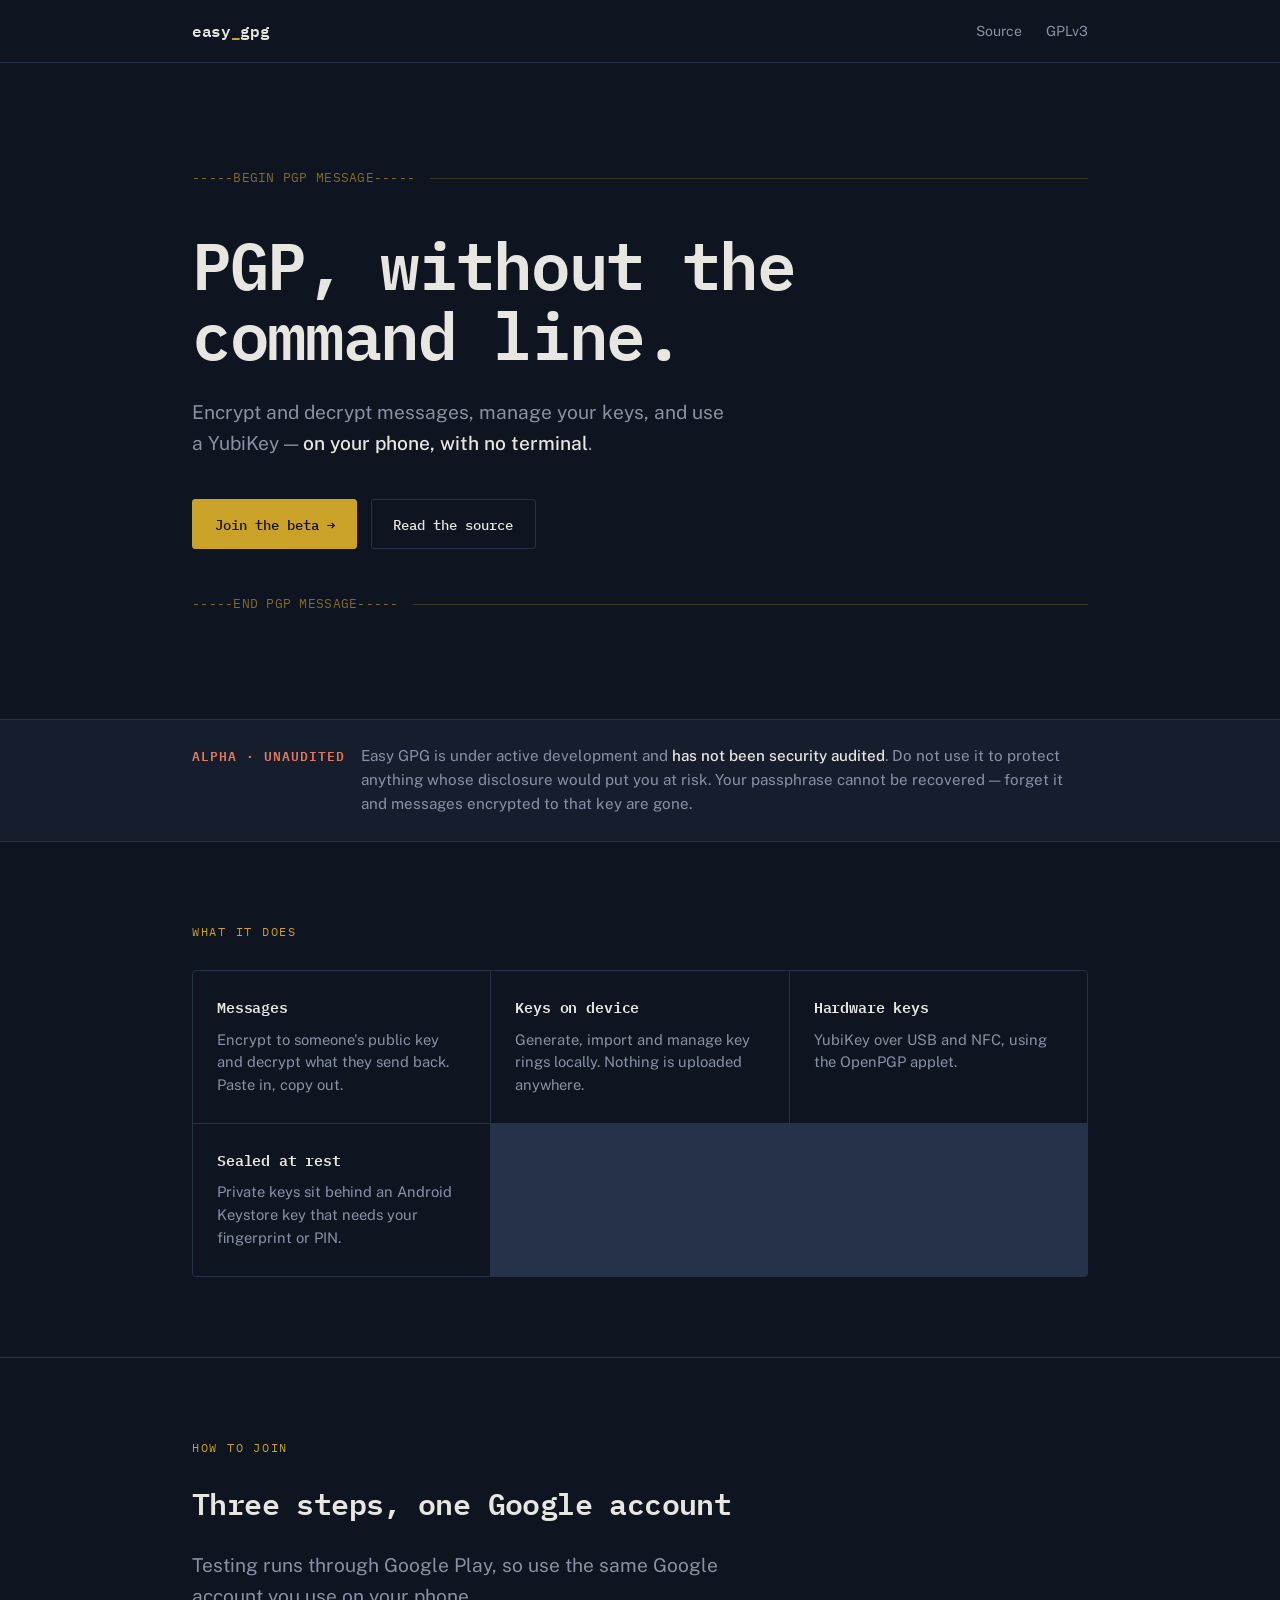
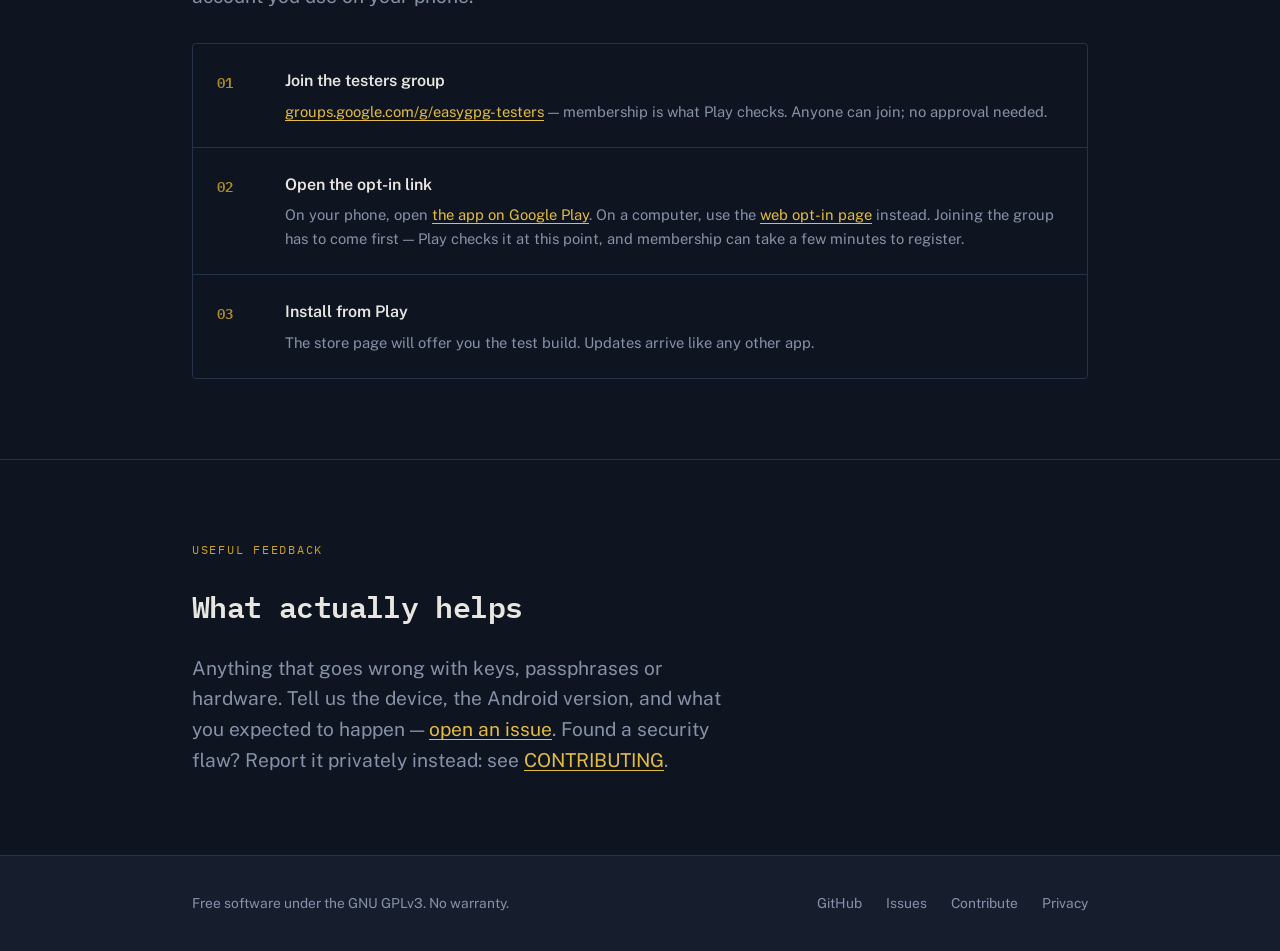
==== docs/index.html @ 147971c0 "feat(site): use the real tester opt-in links Play generates these and only shows them once a release" ====
<!doctype html>
<html lang="en">
<head>
<meta charset="utf-8">
<meta name="viewport" content="width=device-width, initial-scale=1">
<title>Easy GPG — PGP without the command line</title>
<meta name="description" content="An Android app for PGP encryption, key management and YubiKey support. Currently in closed beta.">
<meta property="og:title" content="Easy GPG">
<meta property="og:description" content="PGP without the command line. Android app in closed beta.">
<meta property="og:type" content="website">
<link rel="icon" href="data:image/svg+xml,<svg xmlns='http://www.w3.org/2000/svg' viewBox='0 0 16 16'><text y='13' font-size='13'>🔐</text></svg>">
<link rel="preconnect" href="https://fonts.googleapis.com">
<link rel="preconnect" href="https://fonts.gstatic.com" crossorigin>
<link href="https://fonts.googleapis.com/css2?family=IBM+Plex+Mono:wght@400;500;600&family=Public+Sans:wght@400;500;700&display=swap" rel="stylesheet">
<style>
:root{
  --ink:#0E1420;
  --ink-raised:#161E2E;
  --rule:#26314A;
  --paper:#E8E6E1;
  --muted:#8792A8;
  --brass:#C9A227;
  --brass-lift:#E3BC42;
  --rust:#DD7A61;
  --mono:"IBM Plex Mono",ui-monospace,SFMono-Regular,Menlo,monospace;
  --sans:"Public Sans",system-ui,-apple-system,Segoe UI,sans-serif;
  --gutter:clamp(1.25rem,5vw,4rem);
  --measure:64rem;
}
*{box-sizing:border-box}
html{-webkit-text-size-adjust:100%}
body{
  margin:0;background:var(--ink);color:var(--paper);
  font-family:var(--sans);font-size:clamp(1rem,.95rem + .2vw,1.0625rem);
  line-height:1.6;-webkit-font-smoothing:antialiased;
}
.wrap{max-width:var(--measure);margin-inline:auto;padding-inline:var(--gutter)}
a{color:var(--brass-lift);text-decoration-thickness:1px;text-underline-offset:3px}
a:focus-visible,button:focus-visible{outline:2px solid var(--brass-lift);outline-offset:3px;border-radius:2px}

/* ── masthead ─────────────────────────────────────────── */
.masthead{border-bottom:1px solid var(--rule)}
.masthead .wrap{display:flex;align-items:center;justify-content:space-between;gap:1rem;padding-block:1.15rem}
.wordmark{font-family:var(--mono);font-weight:600;letter-spacing:-.02em;font-size:1rem;color:var(--paper);text-decoration:none}
.wordmark span{color:var(--brass)}
.masthead nav{display:flex;gap:1.5rem;font-size:.875rem}
.masthead nav a{color:var(--muted);text-decoration:none}
.masthead nav a:hover{color:var(--paper)}

/* ── hero: the armored block ──────────────────────────── */
.hero .wrap{padding-block:clamp(3rem,9vw,6.5rem)}
.armor{
  display:flex;align-items:center;gap:.9rem;
  font-family:var(--mono);font-size:clamp(.66rem,2.1vw,.83rem);
  color:var(--brass);opacity:.62;letter-spacing:.02em;white-space:nowrap;
}
/* The rule turns the armor header into the boundary it actually is, rather than a floating label. */
.armor::after{content:"";flex:1 1 auto;height:1px;background:currentColor;opacity:.4;min-width:1rem}
.armor-top{margin-bottom:clamp(1.5rem,4vw,2.5rem)}
.armor-bottom{margin-top:clamp(1.75rem,4vw,2.75rem)}
h1{
  font-family:var(--mono);font-weight:600;
  /* The lower bound is set so the longest line still fits a 320px screen in a 0.6em mono. */
  font-size:clamp(1.6rem,.55rem + 4.6vw,4.15rem);
  line-height:1.06;letter-spacing:-.035em;margin:0;
  color:var(--paper);
}
h1 .resolve{display:block}
h1 .cipher{color:var(--brass);opacity:.5}
.standfirst{max-width:34rem;margin:clamp(1.25rem,3vw,1.75rem) 0 0;color:var(--muted);font-size:clamp(1rem,.95rem + .35vw,1.2rem)}
.standfirst strong{color:var(--paper);font-weight:500}
.standfirst-tight{margin-bottom:2rem}

.actions{display:flex;flex-wrap:wrap;gap:.85rem;margin-top:clamp(1.75rem,4vw,2.5rem)}
.btn{
  display:inline-flex;align-items:center;gap:.6rem;
  font-family:var(--mono);font-size:.9rem;font-weight:500;
  padding:.8rem 1.35rem;border-radius:3px;text-decoration:none;
  border:1px solid transparent;transition:background .15s ease,border-color .15s ease,color .15s ease;
}
.btn-primary{background:var(--brass);color:#14100A;border-color:var(--brass)}
.btn-primary:hover{background:var(--brass-lift);border-color:var(--brass-lift)}
.btn-ghost{color:var(--paper);border-color:var(--rule)}
.btn-ghost:hover{border-color:var(--muted)}

/* ── warning ──────────────────────────────────────────── */
.warning{border-block:1px solid var(--rule);background:var(--ink-raised)}
.warning .wrap{padding-block:1.5rem;display:flex;gap:1rem;align-items:flex-start}
.warning-mark{font-family:var(--mono);font-size:.8rem;font-weight:600;color:var(--rust);letter-spacing:.08em;white-space:nowrap;padding-top:.15rem}
.warning p{margin:0;color:var(--muted);font-size:.95rem;max-width:52rem}
.warning strong{color:var(--paper);font-weight:500}

/* ── sections ─────────────────────────────────────────── */
.band .wrap{padding-block:clamp(3rem,7vw,5rem)}
.band + .band{border-top:1px solid var(--rule)}
.eyebrow{font-family:var(--mono);font-size:.78rem;letter-spacing:.14em;text-transform:uppercase;color:var(--brass);margin:0 0 1.75rem}
h2{font-family:var(--mono);font-weight:600;font-size:clamp(1.35rem,1rem + 1.4vw,1.9rem);letter-spacing:-.02em;margin:0 0 .6rem;line-height:1.2}

.features{display:grid;gap:1px;background:var(--rule);border:1px solid var(--rule);border-radius:4px;overflow:hidden;grid-template-columns:repeat(auto-fit,minmax(15rem,1fr))}
.feature{background:var(--ink);padding:1.6rem 1.5rem}
.feature h3{font-family:var(--mono);font-size:.95rem;font-weight:600;margin:0 0 .5rem;color:var(--paper);letter-spacing:-.01em}
.feature p{margin:0;color:var(--muted);font-size:.92rem;line-height:1.55}

/* join steps — numbered because they are an actual sequence */
.steps{list-style:none;counter-reset:step;margin:0;padding:0;display:grid;gap:1px;background:var(--rule);border:1px solid var(--rule);border-radius:4px;overflow:hidden}
.step{background:var(--ink);counter-increment:step;padding:1.5rem;display:grid;grid-template-columns:3.25rem 1fr;gap:1rem;align-items:start}
.step::before{content:counter(step,decimal-leading-zero);font-family:var(--mono);font-size:.9rem;font-weight:600;color:var(--brass);opacity:.85;padding-top:.1rem}
.step h3{margin:0 0 .35rem;font-size:1rem;font-weight:600;font-family:var(--sans)}
/* The opt-in URLs are long and unbreakable; without this they force the page wider than a phone. */
.step p{margin:0;color:var(--muted);font-size:.92rem;overflow-wrap:anywhere}
.step code{font-family:var(--mono);font-size:.85em;color:var(--paper);background:var(--ink-raised);padding:.15em .45em;border-radius:3px;border:1px solid var(--rule)}

/* ── footer ───────────────────────────────────────────── */
footer{border-top:1px solid var(--rule);background:var(--ink-raised)}
footer .wrap{padding-block:2.25rem;display:flex;flex-wrap:wrap;gap:1rem 2.5rem;justify-content:space-between;align-items:center}
footer p{margin:0;color:var(--muted);font-size:.86rem}
footer nav{display:flex;gap:1.5rem;font-size:.86rem}
footer nav a{color:var(--muted);text-decoration:none}
footer nav a:hover{color:var(--paper)}

@media (max-width:34rem){
  .warning .wrap{flex-direction:column;gap:.6rem}
  .actions .btn{flex:1 1 100%;justify-content:center}
  /* Stack the step number above its text rather than squeezing the column. */
  .step{grid-template-columns:1fr;gap:.4rem}
}
@media (prefers-reduced-motion:reduce){
  *{animation-duration:.01ms !important;transition-duration:.01ms !important}
}
</style>
</head>
<body>

<header class="masthead">
  <div class="wrap">
    <a class="wordmark" href="./">easy<span>_</span>gpg</a>
    <nav>
      <a href="https://github.com/nGoline/EasyGPG">Source</a>
      <a href="https://github.com/nGoline/EasyGPG/blob/main/LICENSE">GPLv3</a>
    </nav>
  </div>
</header>

<main>
  <section class="hero">
    <div class="wrap">
      <div class="armor armor-top" aria-hidden="true">-----BEGIN PGP MESSAGE-----</div>
      <h1 id="headline" data-plain="PGP, without the&#10;command line."></h1>
      <p class="standfirst">
        Encrypt and decrypt messages, manage your keys, and use a YubiKey —
        <strong>on your phone, with no terminal</strong>.
      </p>
      <div class="actions">
        <a class="btn btn-primary" id="join-link" href="#join">Join the beta →</a>
        <a class="btn btn-ghost" href="https://github.com/nGoline/EasyGPG">Read the source</a>
      </div>
      <div class="armor armor-bottom" aria-hidden="true">-----END PGP MESSAGE-----</div>
    </div>
  </section>

  <aside class="warning">
    <div class="wrap">
      <span class="warning-mark">ALPHA · UNAUDITED</span>
      <p>
        Easy GPG is under active development and <strong>has not been security audited</strong>.
        Do not use it to protect anything whose disclosure would put you at risk. Your passphrase
        cannot be recovered — forget it and messages encrypted to that key are gone.
      </p>
    </div>
  </aside>

  <section class="band">
    <div class="wrap">
      <p class="eyebrow">What it does</p>
      <div class="features">
        <div class="feature">
          <h3>Messages</h3>
          <p>Encrypt to someone's public key and decrypt what they send back. Paste in, copy out.</p>
        </div>
        <div class="feature">
          <h3>Keys on device</h3>
          <p>Generate, import and manage key rings locally. Nothing is uploaded anywhere.</p>
        </div>
        <div class="feature">
          <h3>Hardware keys</h3>
          <p>YubiKey over USB and NFC, using the OpenPGP applet.</p>
        </div>
        <div class="feature">
          <h3>Sealed at rest</h3>
          <p>Private keys sit behind an Android Keystore key that needs your fingerprint or PIN.</p>
        </div>
      </div>
    </div>
  </section>

  <section class="band" id="join">
    <div class="wrap">
      <p class="eyebrow">How to join</p>
      <h2>Three steps, one Google account</h2>
      <p class="standfirst standfirst-tight">
        Testing runs through Google Play, so use the same Google account you use on your phone.
      </p>
      <ol class="steps">
        <li class="step">
          <div>
            <h3>Join the testers group</h3>
            <p><a id="group-link" href="https://groups.google.com/g/easygpg-testers">groups.google.com/g/easygpg-testers</a> — membership is what Play checks. Anyone can join; no approval needed.</p>
          </div>
        </li>
        <li class="step">
          <div>
            <h3>Open the opt-in link</h3>
            <p>
              On your phone, open <a id="optin-link" href="https://play.google.com/store/apps/details?id=com.ngoline.easygpg">the app on Google Play</a>.
              On a computer, use the <a id="optin-web" href="https://play.google.com/apps/testing/com.ngoline.easygpg">web opt-in page</a> instead.
              Joining the group has to come first — Play checks it at this point, and membership can take a few minutes to register.
            </p>
          </div>
        </li>
        <li class="step">
          <div>
            <h3>Install from Play</h3>
            <p>The store page will offer you the test build. Updates arrive like any other app.</p>
          </div>
        </li>
      </ol>
    </div>
  </section>

  <section class="band">
    <div class="wrap">
      <p class="eyebrow">Useful feedback</p>
      <h2>What actually helps</h2>
      <p class="standfirst">
        Anything that goes wrong with keys, passphrases or hardware. Tell us the device, the Android
        version, and what you expected to happen —
        <a href="https://github.com/nGoline/EasyGPG/issues">open an issue</a>.
        Found a security flaw? Report it privately instead: see
        <a href="https://github.com/nGoline/EasyGPG/blob/main/CONTRIBUTING.md#security-issues">CONTRIBUTING</a>.
      </p>
    </div>
  </section>
</main>

<footer>
  <div class="wrap">
    <p>Free software under the GNU GPLv3. No warranty.</p>
    <nav>
      <a href="https://github.com/nGoline/EasyGPG">GitHub</a>
      <a href="https://github.com/nGoline/EasyGPG/issues">Issues</a>
      <a href="https://github.com/nGoline/EasyGPG/blob/main/CONTRIBUTING.md">Contribute</a>
      <a href="https://github.com/nGoline/EasyGPG/blob/main/PRIVACY.md">Privacy</a>
    </nav>
  </div>
</footer>

<script>
(function () {
  var el = document.getElementById('headline');
  var plain = el.getAttribute('data-plain');
  var lines = plain.split('\n');
  el.setAttribute('aria-label', lines.join(' '));

  // Final markup, always written first so the headline exists without JS or motion.
  function paint(text) {
    el.innerHTML = '';
    var parts = text.split('\n');
    parts.forEach(function (line, i) {
      var span = document.createElement('span');
      span.className = 'resolve';
      // Trailing space keeps the two visual lines from reading as one run-on word.
      span.textContent = i < parts.length - 1 ? line + ' ' : line;
      el.appendChild(span);
    });
  }
  paint(plain);

  var reduced = window.matchMedia('(prefers-reduced-motion: reduce)');
  if (reduced.matches) return;

  // Resolve the ciphertext into the headline: base64 noise settling character by
  // character, which only lines up because the face is monospaced.
  var ALPHABET = 'ABCDEFGHIJKLMNOPQRSTUVWXYZabcdefghijklmnopqrstuvwxyz0123456789+/';
  var total = plain.replace(/\n/g, '').length;
  var settled = 0;
  var start = null;
  var DURATION = 1100;

  function noise(n) {
    var out = '';
    for (var i = 0; i < n; i++) out += ALPHABET[(Math.random() * 64) | 0];
    return out;
  }

  function frame(ts) {
    if (start === null) start = ts;
    var progress = Math.min((ts - start) / DURATION, 1);
    // Ease out, so the last characters land gently rather than snapping.
    var eased = 1 - Math.pow(1 - progress, 3);
    settled = Math.round(eased * total);

    var seen = 0;
    el.innerHTML = '';
    lines.forEach(function (line) {
      var span = document.createElement('span');
      span.className = 'resolve';
      var done = Math.max(0, Math.min(line.length, settled - seen));
      var rest = line.length - done;
      span.appendChild(document.createTextNode(line.slice(0, done)));
      if (rest > 0) {
        var cipher = document.createElement('span');
        cipher.className = 'cipher';
        cipher.textContent = noise(rest);
        span.appendChild(cipher);
      }
      el.appendChild(span);
      seen += line.length;
    });

    if (progress < 1) requestAnimationFrame(frame);
    else paint(plain);
  }
  requestAnimationFrame(frame);
})();
</script>
</body>
</html>
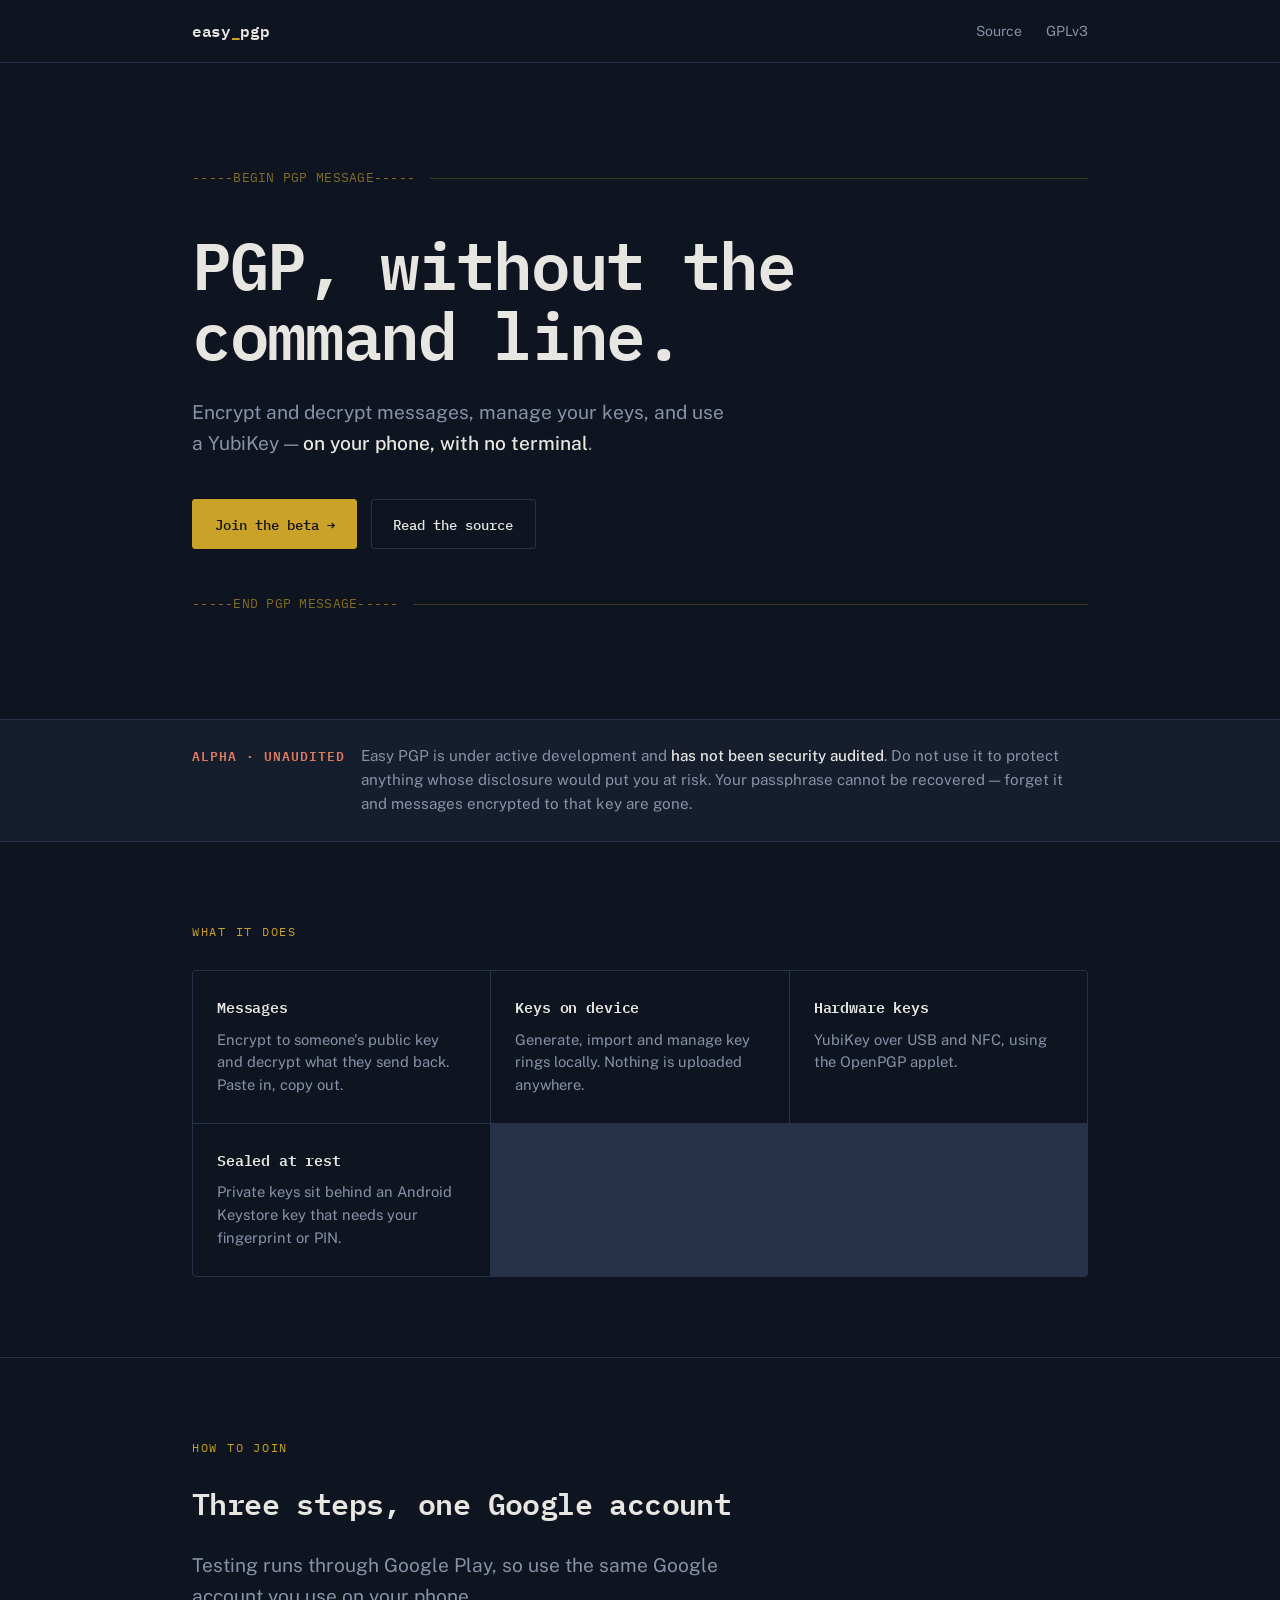
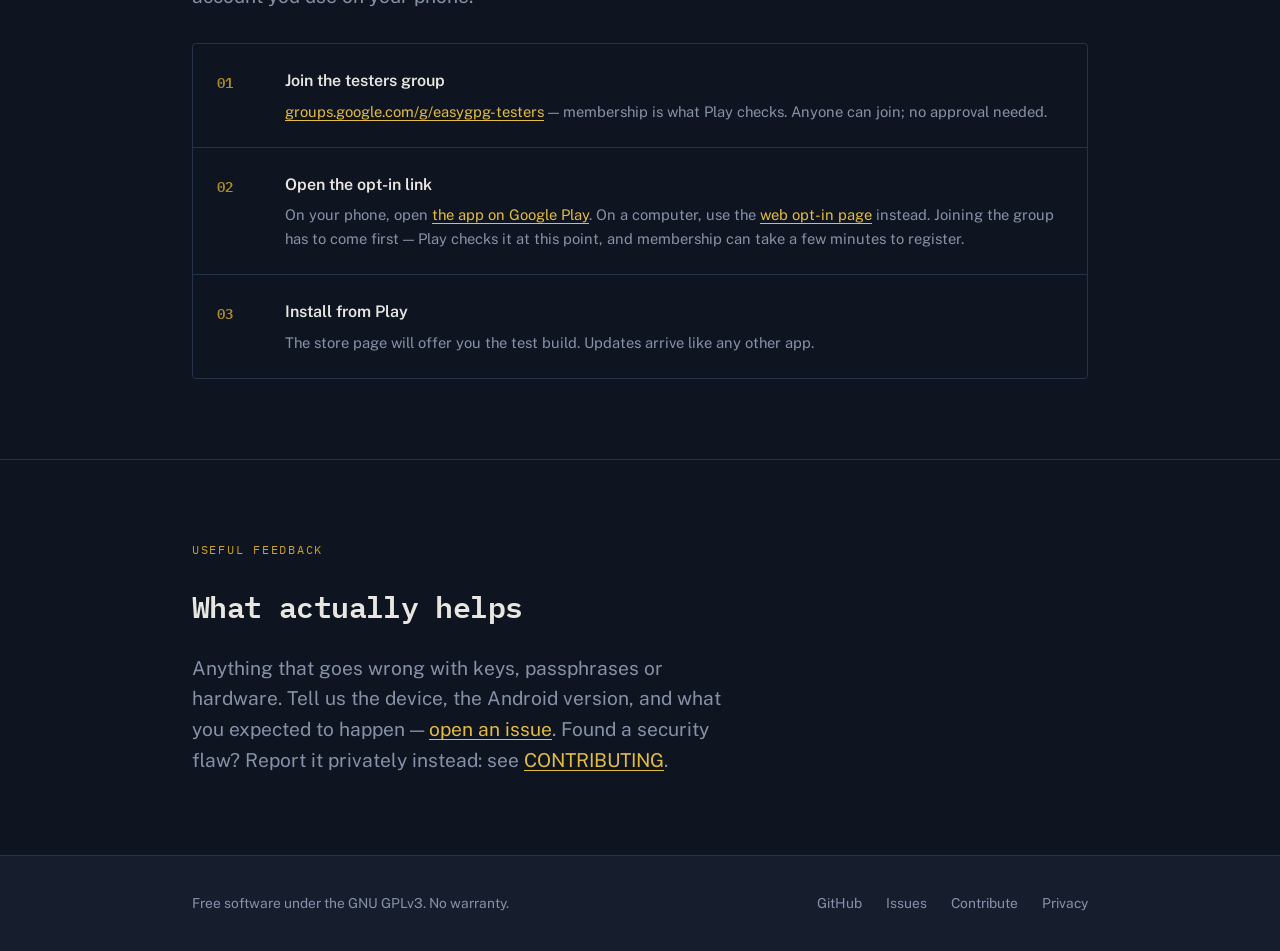
==== commit 617c2a91: "feat(site): host the privacy policy on the site Play's listing needs a privacy policy URL, and it po" ====
--- a/docs/index.html
+++ b/docs/index.html
@@ -3,140 +3,25 @@
 <head>
 <meta charset="utf-8">
 <meta name="viewport" content="width=device-width, initial-scale=1">
-<title>Easy GPG — PGP without the command line</title>
+<title>Easy PGP — PGP without the command line</title>
 <meta name="description" content="An Android app for PGP encryption, key management and YubiKey support. Currently in closed beta.">
-<meta property="og:title" content="Easy GPG">
+<meta property="og:title" content="Easy PGP">
 <meta property="og:description" content="PGP without the command line. Android app in closed beta.">
 <meta property="og:type" content="website">
 <link rel="icon" href="data:image/svg+xml,<svg xmlns='http://www.w3.org/2000/svg' viewBox='0 0 16 16'><text y='13' font-size='13'>🔐</text></svg>">
 <link rel="preconnect" href="https://fonts.googleapis.com">
 <link rel="preconnect" href="https://fonts.gstatic.com" crossorigin>
 <link href="https://fonts.googleapis.com/css2?family=IBM+Plex+Mono:wght@400;500;600&family=Public+Sans:wght@400;500;700&display=swap" rel="stylesheet">
-<style>
-:root{
-  --ink:#0E1420;
-  --ink-raised:#161E2E;
-  --rule:#26314A;
-  --paper:#E8E6E1;
-  --muted:#8792A8;
-  --brass:#C9A227;
-  --brass-lift:#E3BC42;
-  --rust:#DD7A61;
-  --mono:"IBM Plex Mono",ui-monospace,SFMono-Regular,Menlo,monospace;
-  --sans:"Public Sans",system-ui,-apple-system,Segoe UI,sans-serif;
-  --gutter:clamp(1.25rem,5vw,4rem);
-  --measure:64rem;
-}
-*{box-sizing:border-box}
-html{-webkit-text-size-adjust:100%}
-body{
-  margin:0;background:var(--ink);color:var(--paper);
-  font-family:var(--sans);font-size:clamp(1rem,.95rem + .2vw,1.0625rem);
-  line-height:1.6;-webkit-font-smoothing:antialiased;
-}
-.wrap{max-width:var(--measure);margin-inline:auto;padding-inline:var(--gutter)}
-a{color:var(--brass-lift);text-decoration-thickness:1px;text-underline-offset:3px}
-a:focus-visible,button:focus-visible{outline:2px solid var(--brass-lift);outline-offset:3px;border-radius:2px}
-
-/* ── masthead ─────────────────────────────────────────── */
-.masthead{border-bottom:1px solid var(--rule)}
-.masthead .wrap{display:flex;align-items:center;justify-content:space-between;gap:1rem;padding-block:1.15rem}
-.wordmark{font-family:var(--mono);font-weight:600;letter-spacing:-.02em;font-size:1rem;color:var(--paper);text-decoration:none}
-.wordmark span{color:var(--brass)}
-.masthead nav{display:flex;gap:1.5rem;font-size:.875rem}
-.masthead nav a{color:var(--muted);text-decoration:none}
-.masthead nav a:hover{color:var(--paper)}
-
-/* ── hero: the armored block ──────────────────────────── */
-.hero .wrap{padding-block:clamp(3rem,9vw,6.5rem)}
-.armor{
-  display:flex;align-items:center;gap:.9rem;
-  font-family:var(--mono);font-size:clamp(.66rem,2.1vw,.83rem);
-  color:var(--brass);opacity:.62;letter-spacing:.02em;white-space:nowrap;
-}
-/* The rule turns the armor header into the boundary it actually is, rather than a floating label. */
-.armor::after{content:"";flex:1 1 auto;height:1px;background:currentColor;opacity:.4;min-width:1rem}
-.armor-top{margin-bottom:clamp(1.5rem,4vw,2.5rem)}
-.armor-bottom{margin-top:clamp(1.75rem,4vw,2.75rem)}
-h1{
-  font-family:var(--mono);font-weight:600;
-  /* The lower bound is set so the longest line still fits a 320px screen in a 0.6em mono. */
-  font-size:clamp(1.6rem,.55rem + 4.6vw,4.15rem);
-  line-height:1.06;letter-spacing:-.035em;margin:0;
-  color:var(--paper);
-}
-h1 .resolve{display:block}
-h1 .cipher{color:var(--brass);opacity:.5}
-.standfirst{max-width:34rem;margin:clamp(1.25rem,3vw,1.75rem) 0 0;color:var(--muted);font-size:clamp(1rem,.95rem + .35vw,1.2rem)}
-.standfirst strong{color:var(--paper);font-weight:500}
-.standfirst-tight{margin-bottom:2rem}
-
-.actions{display:flex;flex-wrap:wrap;gap:.85rem;margin-top:clamp(1.75rem,4vw,2.5rem)}
-.btn{
-  display:inline-flex;align-items:center;gap:.6rem;
-  font-family:var(--mono);font-size:.9rem;font-weight:500;
-  padding:.8rem 1.35rem;border-radius:3px;text-decoration:none;
-  border:1px solid transparent;transition:background .15s ease,border-color .15s ease,color .15s ease;
-}
-.btn-primary{background:var(--brass);color:#14100A;border-color:var(--brass)}
-.btn-primary:hover{background:var(--brass-lift);border-color:var(--brass-lift)}
-.btn-ghost{color:var(--paper);border-color:var(--rule)}
-.btn-ghost:hover{border-color:var(--muted)}
-
-/* ── warning ──────────────────────────────────────────── */
-.warning{border-block:1px solid var(--rule);background:var(--ink-raised)}
-.warning .wrap{padding-block:1.5rem;display:flex;gap:1rem;align-items:flex-start}
-.warning-mark{font-family:var(--mono);font-size:.8rem;font-weight:600;color:var(--rust);letter-spacing:.08em;white-space:nowrap;padding-top:.15rem}
-.warning p{margin:0;color:var(--muted);font-size:.95rem;max-width:52rem}
-.warning strong{color:var(--paper);font-weight:500}
-
-/* ── sections ─────────────────────────────────────────── */
-.band .wrap{padding-block:clamp(3rem,7vw,5rem)}
-.band + .band{border-top:1px solid var(--rule)}
-.eyebrow{font-family:var(--mono);font-size:.78rem;letter-spacing:.14em;text-transform:uppercase;color:var(--brass);margin:0 0 1.75rem}
-h2{font-family:var(--mono);font-weight:600;font-size:clamp(1.35rem,1rem + 1.4vw,1.9rem);letter-spacing:-.02em;margin:0 0 .6rem;line-height:1.2}
-
-.features{display:grid;gap:1px;background:var(--rule);border:1px solid var(--rule);border-radius:4px;overflow:hidden;grid-template-columns:repeat(auto-fit,minmax(15rem,1fr))}
-.feature{background:var(--ink);padding:1.6rem 1.5rem}
-.feature h3{font-family:var(--mono);font-size:.95rem;font-weight:600;margin:0 0 .5rem;color:var(--paper);letter-spacing:-.01em}
-.feature p{margin:0;color:var(--muted);font-size:.92rem;line-height:1.55}
-
-/* join steps — numbered because they are an actual sequence */
-.steps{list-style:none;counter-reset:step;margin:0;padding:0;display:grid;gap:1px;background:var(--rule);border:1px solid var(--rule);border-radius:4px;overflow:hidden}
-.step{background:var(--ink);counter-increment:step;padding:1.5rem;display:grid;grid-template-columns:3.25rem 1fr;gap:1rem;align-items:start}
-.step::before{content:counter(step,decimal-leading-zero);font-family:var(--mono);font-size:.9rem;font-weight:600;color:var(--brass);opacity:.85;padding-top:.1rem}
-.step h3{margin:0 0 .35rem;font-size:1rem;font-weight:600;font-family:var(--sans)}
-/* The opt-in URLs are long and unbreakable; without this they force the page wider than a phone. */
-.step p{margin:0;color:var(--muted);font-size:.92rem;overflow-wrap:anywhere}
-.step code{font-family:var(--mono);font-size:.85em;color:var(--paper);background:var(--ink-raised);padding:.15em .45em;border-radius:3px;border:1px solid var(--rule)}
-
-/* ── footer ───────────────────────────────────────────── */
-footer{border-top:1px solid var(--rule);background:var(--ink-raised)}
-footer .wrap{padding-block:2.25rem;display:flex;flex-wrap:wrap;gap:1rem 2.5rem;justify-content:space-between;align-items:center}
-footer p{margin:0;color:var(--muted);font-size:.86rem}
-footer nav{display:flex;gap:1.5rem;font-size:.86rem}
-footer nav a{color:var(--muted);text-decoration:none}
-footer nav a:hover{color:var(--paper)}
-
-@media (max-width:34rem){
-  .warning .wrap{flex-direction:column;gap:.6rem}
-  .actions .btn{flex:1 1 100%;justify-content:center}
-  /* Stack the step number above its text rather than squeezing the column. */
-  .step{grid-template-columns:1fr;gap:.4rem}
-}
-@media (prefers-reduced-motion:reduce){
-  *{animation-duration:.01ms !important;transition-duration:.01ms !important}
-}
-</style>
+<link rel="stylesheet" href="styles.css">
 </head>
 <body>
 
 <header class="masthead">
   <div class="wrap">
-    <a class="wordmark" href="./">easy<span>_</span>gpg</a>
+    <a class="wordmark" href="./">easy<span>_</span>pgp</a>
     <nav>
-      <a href="https://github.com/nGoline/EasyGPG">Source</a>
-      <a href="https://github.com/nGoline/EasyGPG/blob/main/LICENSE">GPLv3</a>
+      <a href="https://github.com/nGoline/EasyPGP">Source</a>
+      <a href="https://github.com/nGoline/EasyPGP/blob/main/LICENSE">GPLv3</a>
     </nav>
   </div>
 </header>
@@ -152,7 +37,7 @@
       </p>
       <div class="actions">
         <a class="btn btn-primary" id="join-link" href="#join">Join the beta →</a>
-        <a class="btn btn-ghost" href="https://github.com/nGoline/EasyGPG">Read the source</a>
+        <a class="btn btn-ghost" href="https://github.com/nGoline/EasyPGP">Read the source</a>
       </div>
       <div class="armor armor-bottom" aria-hidden="true">-----END PGP MESSAGE-----</div>
     </div>
@@ -162,7 +47,7 @@
     <div class="wrap">
       <span class="warning-mark">ALPHA · UNAUDITED</span>
       <p>
-        Easy GPG is under active development and <strong>has not been security audited</strong>.
+        Easy PGP is under active development and <strong>has not been security audited</strong>.
         Do not use it to protect anything whose disclosure would put you at risk. Your passphrase
         cannot be recovered — forget it and messages encrypted to that key are gone.
       </p>
@@ -234,9 +119,9 @@
       <p class="standfirst">
         Anything that goes wrong with keys, passphrases or hardware. Tell us the device, the Android
         version, and what you expected to happen —
-        <a href="https://github.com/nGoline/EasyGPG/issues">open an issue</a>.
+        <a href="https://github.com/nGoline/EasyPGP/issues">open an issue</a>.
         Found a security flaw? Report it privately instead: see
-        <a href="https://github.com/nGoline/EasyGPG/blob/main/CONTRIBUTING.md#security-issues">CONTRIBUTING</a>.
+        <a href="https://github.com/nGoline/EasyPGP/blob/main/CONTRIBUTING.md#security-issues">CONTRIBUTING</a>.
       </p>
     </div>
   </section>
@@ -246,10 +131,10 @@
   <div class="wrap">
     <p>Free software under the GNU GPLv3. No warranty.</p>
     <nav>
-      <a href="https://github.com/nGoline/EasyGPG">GitHub</a>
-      <a href="https://github.com/nGoline/EasyGPG/issues">Issues</a>
-      <a href="https://github.com/nGoline/EasyGPG/blob/main/CONTRIBUTING.md">Contribute</a>
-      <a href="https://github.com/nGoline/EasyGPG/blob/main/PRIVACY.md">Privacy</a>
+      <a href="https://github.com/nGoline/EasyPGP">GitHub</a>
+      <a href="https://github.com/nGoline/EasyPGP/issues">Issues</a>
+      <a href="https://github.com/nGoline/EasyPGP/blob/main/CONTRIBUTING.md">Contribute</a>
+      <a href="privacy/">Privacy</a>
     </nav>
   </div>
 </footer>
--- a/docs/styles.css
+++ b/docs/styles.css
@@ -0,0 +1,132 @@
+:root{
+  --ink:#0E1420;
+  --ink-raised:#161E2E;
+  --rule:#26314A;
+  --paper:#E8E6E1;
+  --muted:#8792A8;
+  --brass:#C9A227;
+  --brass-lift:#E3BC42;
+  --rust:#DD7A61;
+  --mono:"IBM Plex Mono",ui-monospace,SFMono-Regular,Menlo,monospace;
+  --sans:"Public Sans",system-ui,-apple-system,Segoe UI,sans-serif;
+  --gutter:clamp(1.25rem,5vw,4rem);
+  --measure:64rem;
+}
+*{box-sizing:border-box}
+html{-webkit-text-size-adjust:100%}
+body{
+  margin:0;background:var(--ink);color:var(--paper);
+  font-family:var(--sans);font-size:clamp(1rem,.95rem + .2vw,1.0625rem);
+  line-height:1.6;-webkit-font-smoothing:antialiased;
+}
+.wrap{max-width:var(--measure);margin-inline:auto;padding-inline:var(--gutter)}
+a{color:var(--brass-lift);text-decoration-thickness:1px;text-underline-offset:3px}
+a:focus-visible,button:focus-visible{outline:2px solid var(--brass-lift);outline-offset:3px;border-radius:2px}
+
+/* ── masthead ─────────────────────────────────────────── */
+.masthead{border-bottom:1px solid var(--rule)}
+.masthead .wrap{display:flex;align-items:center;justify-content:space-between;gap:1rem;padding-block:1.15rem}
+.wordmark{font-family:var(--mono);font-weight:600;letter-spacing:-.02em;font-size:1rem;color:var(--paper);text-decoration:none}
+.wordmark span{color:var(--brass)}
+.masthead nav{display:flex;gap:1.5rem;font-size:.875rem}
+.masthead nav a{color:var(--muted);text-decoration:none}
+.masthead nav a:hover{color:var(--paper)}
+
+/* ── hero: the armored block ──────────────────────────── */
+.hero .wrap{padding-block:clamp(3rem,9vw,6.5rem)}
+.armor{
+  display:flex;align-items:center;gap:.9rem;
+  font-family:var(--mono);font-size:clamp(.66rem,2.1vw,.83rem);
+  color:var(--brass);opacity:.62;letter-spacing:.02em;white-space:nowrap;
+}
+/* The rule turns the armor header into the boundary it actually is, rather than a floating label. */
+.armor::after{content:"";flex:1 1 auto;height:1px;background:currentColor;opacity:.4;min-width:1rem}
+.armor-top{margin-bottom:clamp(1.5rem,4vw,2.5rem)}
+.armor-bottom{margin-top:clamp(1.75rem,4vw,2.75rem)}
+h1{
+  font-family:var(--mono);font-weight:600;
+  /* The lower bound is set so the longest line still fits a 320px screen in a 0.6em mono. */
+  font-size:clamp(1.6rem,.55rem + 4.6vw,4.15rem);
+  line-height:1.06;letter-spacing:-.035em;margin:0;
+  color:var(--paper);
+}
+h1 .resolve{display:block}
+h1 .cipher{color:var(--brass);opacity:.5}
+.standfirst{max-width:34rem;margin:clamp(1.25rem,3vw,1.75rem) 0 0;color:var(--muted);font-size:clamp(1rem,.95rem + .35vw,1.2rem)}
+.standfirst strong{color:var(--paper);font-weight:500}
+.standfirst-tight{margin-bottom:2rem}
+
+.actions{display:flex;flex-wrap:wrap;gap:.85rem;margin-top:clamp(1.75rem,4vw,2.5rem)}
+.btn{
+  display:inline-flex;align-items:center;gap:.6rem;
+  font-family:var(--mono);font-size:.9rem;font-weight:500;
+  padding:.8rem 1.35rem;border-radius:3px;text-decoration:none;
+  border:1px solid transparent;transition:background .15s ease,border-color .15s ease,color .15s ease;
+}
+.btn-primary{background:var(--brass);color:#14100A;border-color:var(--brass)}
+.btn-primary:hover{background:var(--brass-lift);border-color:var(--brass-lift)}
+.btn-ghost{color:var(--paper);border-color:var(--rule)}
+.btn-ghost:hover{border-color:var(--muted)}
+
+/* ── warning ──────────────────────────────────────────── */
+.warning{border-block:1px solid var(--rule);background:var(--ink-raised)}
+.warning .wrap{padding-block:1.5rem;display:flex;gap:1rem;align-items:flex-start}
+.warning-mark{font-family:var(--mono);font-size:.8rem;font-weight:600;color:var(--rust);letter-spacing:.08em;white-space:nowrap;padding-top:.15rem}
+.warning p{margin:0;color:var(--muted);font-size:.95rem;max-width:52rem}
+.warning strong{color:var(--paper);font-weight:500}
+
+/* ── sections ─────────────────────────────────────────── */
+.band .wrap{padding-block:clamp(3rem,7vw,5rem)}
+.band + .band{border-top:1px solid var(--rule)}
+.eyebrow{font-family:var(--mono);font-size:.78rem;letter-spacing:.14em;text-transform:uppercase;color:var(--brass);margin:0 0 1.75rem}
+h2{font-family:var(--mono);font-weight:600;font-size:clamp(1.35rem,1rem + 1.4vw,1.9rem);letter-spacing:-.02em;margin:0 0 .6rem;line-height:1.2}
+
+.features{display:grid;gap:1px;background:var(--rule);border:1px solid var(--rule);border-radius:4px;overflow:hidden;grid-template-columns:repeat(auto-fit,minmax(15rem,1fr))}
+.feature{background:var(--ink);padding:1.6rem 1.5rem}
+.feature h3{font-family:var(--mono);font-size:.95rem;font-weight:600;margin:0 0 .5rem;color:var(--paper);letter-spacing:-.01em}
+.feature p{margin:0;color:var(--muted);font-size:.92rem;line-height:1.55}
+
+/* join steps — numbered because they are an actual sequence */
+.steps{list-style:none;counter-reset:step;margin:0;padding:0;display:grid;gap:1px;background:var(--rule);border:1px solid var(--rule);border-radius:4px;overflow:hidden}
+.step{background:var(--ink);counter-increment:step;padding:1.5rem;display:grid;grid-template-columns:3.25rem 1fr;gap:1rem;align-items:start}
+.step::before{content:counter(step,decimal-leading-zero);font-family:var(--mono);font-size:.9rem;font-weight:600;color:var(--brass);opacity:.85;padding-top:.1rem}
+.step h3{margin:0 0 .35rem;font-size:1rem;font-weight:600;font-family:var(--sans)}
+/* The opt-in URLs are long and unbreakable; without this they force the page wider than a phone. */
+.step p{margin:0;color:var(--muted);font-size:.92rem;overflow-wrap:anywhere}
+.step code{font-family:var(--mono);font-size:.85em;color:var(--paper);background:var(--ink-raised);padding:.15em .45em;border-radius:3px;border:1px solid var(--rule)}
+
+/* ── footer ───────────────────────────────────────────── */
+footer{border-top:1px solid var(--rule);background:var(--ink-raised)}
+footer .wrap{padding-block:2.25rem;display:flex;flex-wrap:wrap;gap:1rem 2.5rem;justify-content:space-between;align-items:center}
+footer p{margin:0;color:var(--muted);font-size:.86rem}
+footer nav{display:flex;gap:1.5rem;font-size:.86rem}
+footer nav a{color:var(--muted);text-decoration:none}
+footer nav a:hover{color:var(--paper)}
+
+@media (max-width:34rem){
+  .warning .wrap{flex-direction:column;gap:.6rem}
+  .actions .btn{flex:1 1 100%;justify-content:center}
+  /* Stack the step number above its text rather than squeezing the column. */
+  .step{grid-template-columns:1fr;gap:.4rem}
+}
+@media (prefers-reduced-motion:reduce){
+  *{animation-duration:.01ms !important;transition-duration:.01ms !important}
+}
+
+/* ── prose pages (privacy) ────────────────────────────── */
+.prose{max-width:44rem}
+.prose h1{font-family:var(--mono);font-weight:600;font-size:clamp(1.6rem,1rem + 2.2vw,2.4rem);letter-spacing:-.02em;line-height:1.15;margin:0 0 .5rem}
+.prose .updated{font-family:var(--mono);font-size:.8rem;color:var(--muted);margin:0 0 2.5rem}
+.prose h2{font-family:var(--mono);font-weight:600;font-size:clamp(1.05rem,1rem + .5vw,1.25rem);letter-spacing:-.01em;margin:2.75rem 0 .75rem;color:var(--paper)}
+.prose p{color:var(--muted);margin:0 0 1rem}
+.prose strong{color:var(--paper);font-weight:500}
+.prose ul{color:var(--muted);padding-left:1.1rem;margin:0 0 1rem}
+.prose li{margin-bottom:.5rem}
+.prose li::marker{color:var(--brass)}
+.prose table{width:100%;border-collapse:collapse;margin:0 0 1rem;font-size:.94rem}
+.prose th,.prose td{text-align:left;padding:.6rem .75rem;border-bottom:1px solid var(--rule);color:var(--muted)}
+.prose th{font-family:var(--mono);font-size:.8rem;font-weight:500;color:var(--brass);text-transform:uppercase;letter-spacing:.08em}
+.prose td code{font-family:var(--mono);font-size:.85em;color:var(--paper)}
+/* The claim the whole policy rests on, given its own weight. */
+.headline-claim{border-left:2px solid var(--brass);padding:.25rem 0 .25rem 1.25rem;margin:0 0 1.5rem}
+.headline-claim p{color:var(--paper);font-size:clamp(1rem,.95rem + .3vw,1.12rem);margin:0}
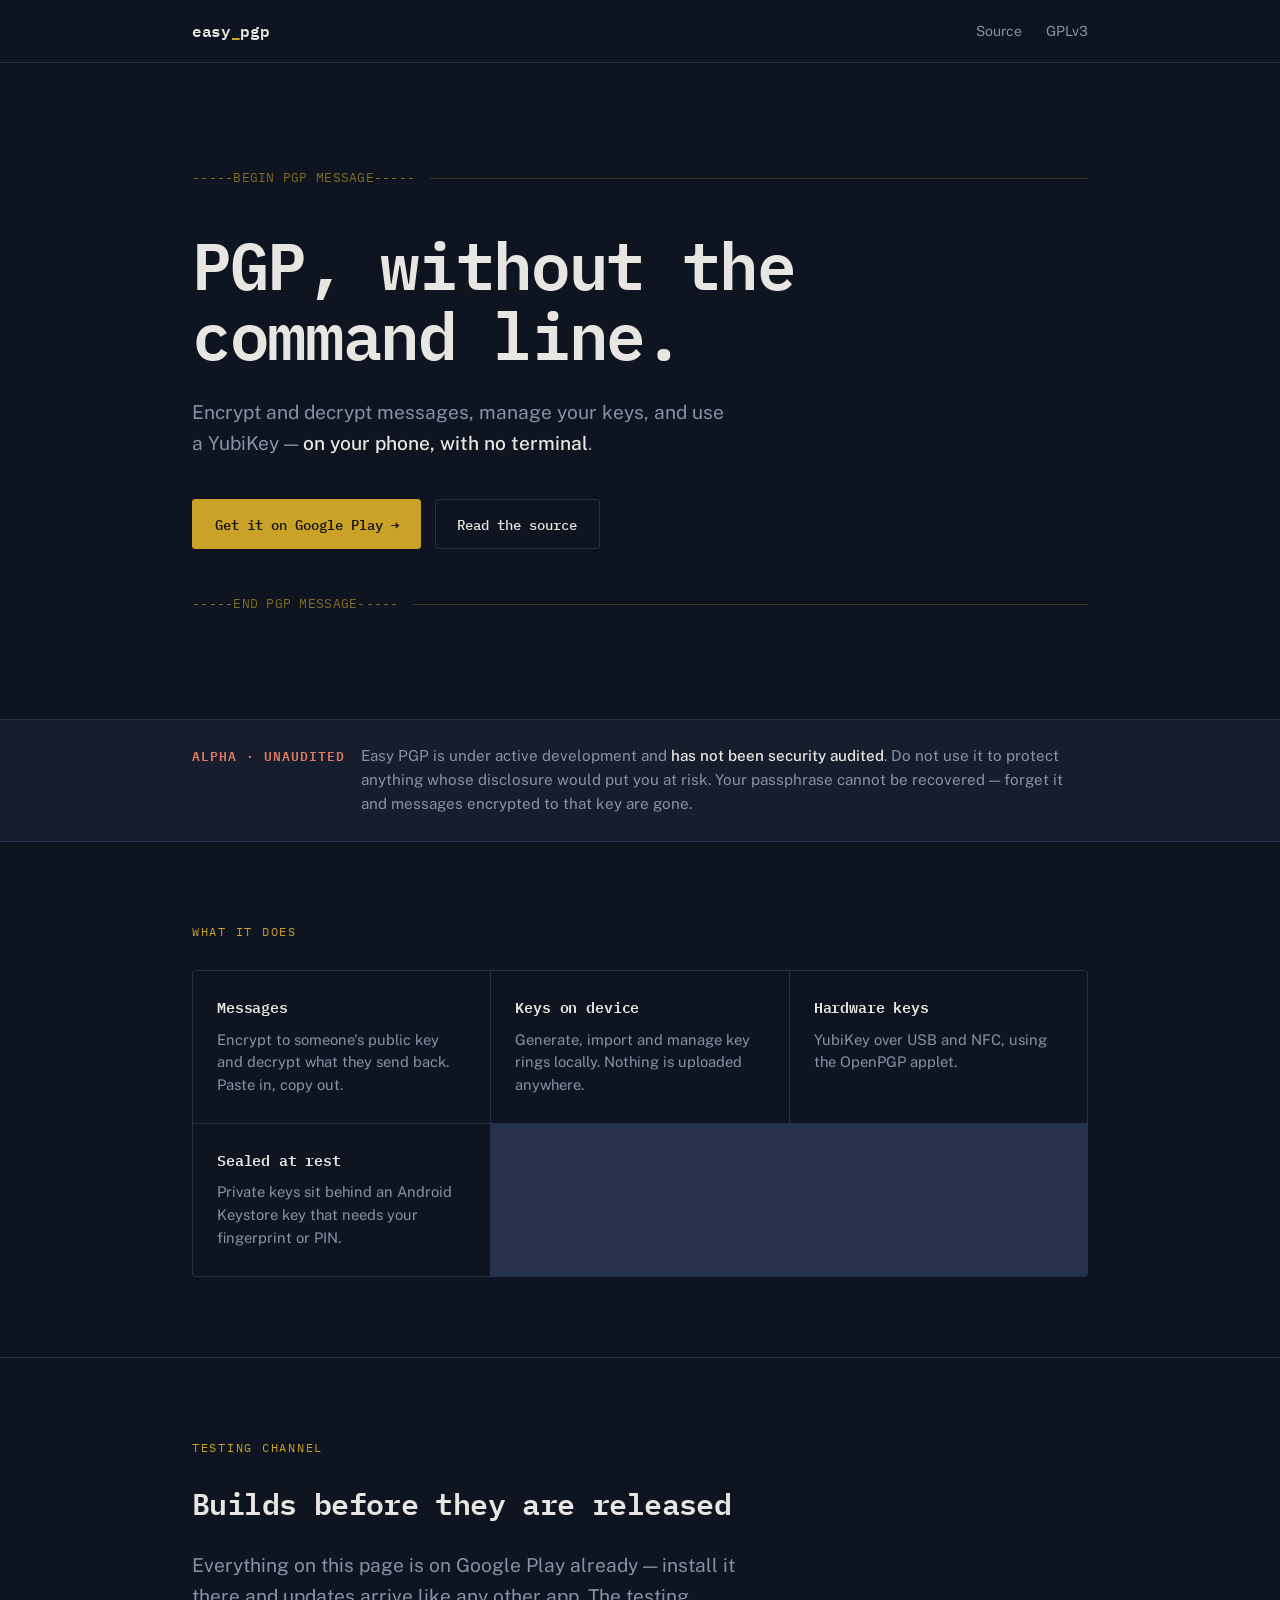
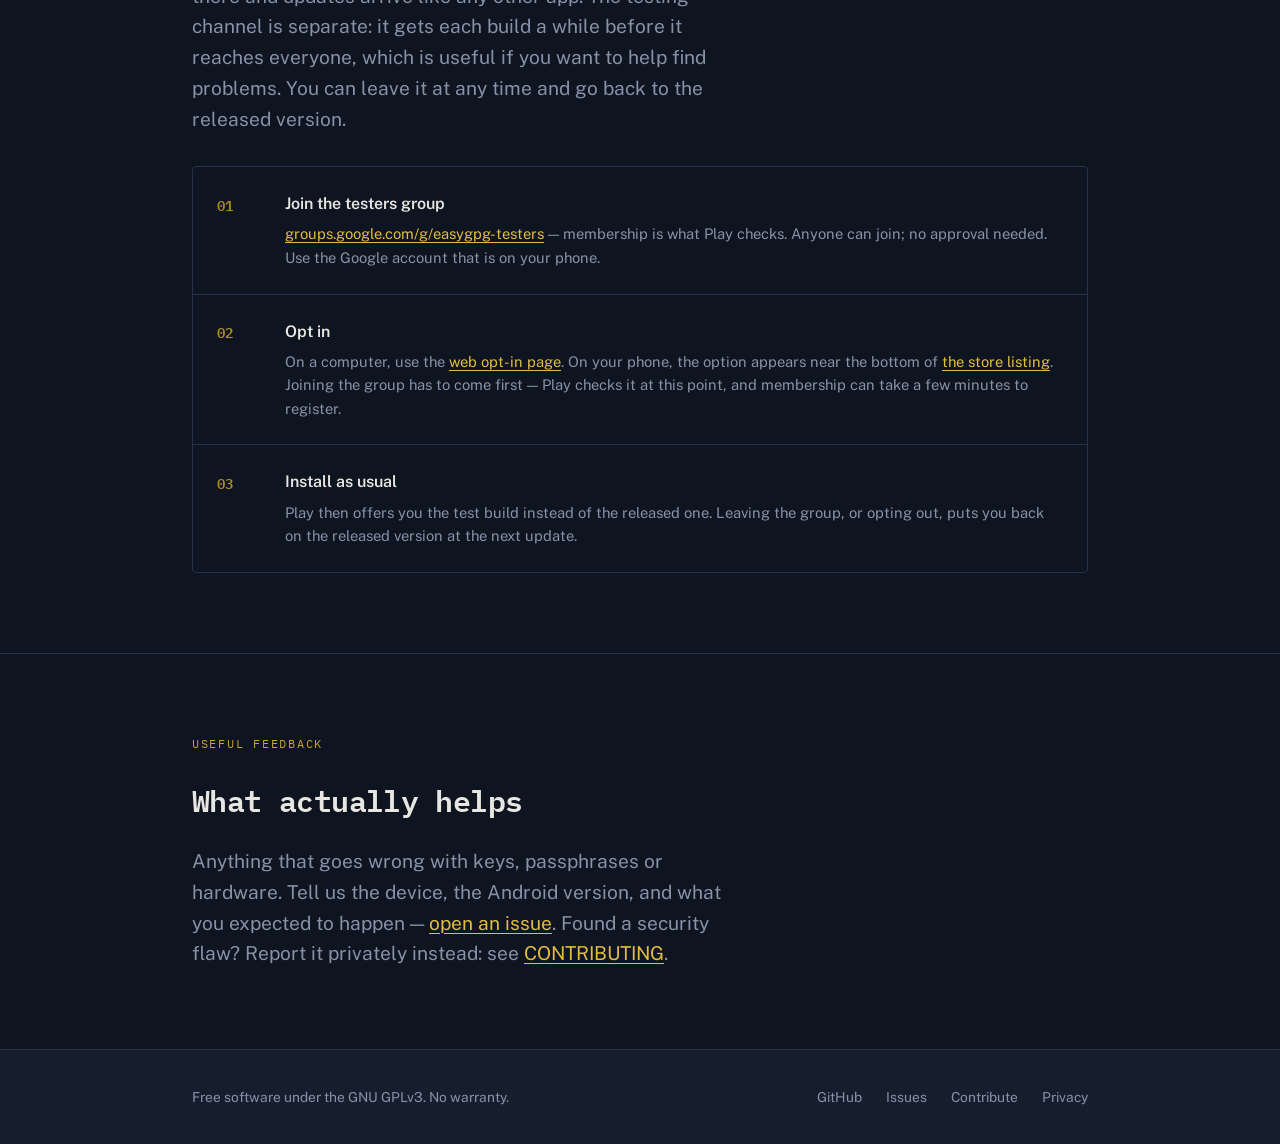
==== commit b2755671: "feat(site): lead with the released app, not the beta The page still described a closed beta that vis" ====
--- a/docs/index.html
+++ b/docs/index.html
@@ -4,9 +4,9 @@
 <meta charset="utf-8">
 <meta name="viewport" content="width=device-width, initial-scale=1">
 <title>Easy PGP — PGP without the command line</title>
-<meta name="description" content="An Android app for PGP encryption, key management and YubiKey support. Currently in closed beta.">
+<meta name="description" content="An Android app for PGP encryption, key management and YubiKey support. Free and open source, on Google Play.">
 <meta property="og:title" content="Easy PGP">
-<meta property="og:description" content="PGP without the command line. Android app in closed beta.">
+<meta property="og:description" content="PGP without the command line. A free, open source Android app.">
 <meta property="og:type" content="website">
 <link rel="icon" href="data:image/svg+xml,<svg xmlns='http://www.w3.org/2000/svg' viewBox='0 0 16 16'><text y='13' font-size='13'>🔐</text></svg>">
 <link rel="preconnect" href="https://fonts.googleapis.com">
@@ -36,7 +36,7 @@
         <strong>on your phone, with no terminal</strong>.
       </p>
       <div class="actions">
-        <a class="btn btn-primary" id="join-link" href="#join">Join the beta →</a>
+        <a class="btn btn-primary" href="https://play.google.com/store/apps/details?id=com.ngoline.easygpg">Get it on Google Play →</a>
         <a class="btn btn-ghost" href="https://github.com/nGoline/EasyPGP">Read the source</a>
       </div>
       <div class="armor armor-bottom" aria-hidden="true">-----END PGP MESSAGE-----</div>
@@ -78,34 +78,38 @@
     </div>
   </section>
 
-  <section class="band" id="join">
-    <div class="wrap">
-      <p class="eyebrow">How to join</p>
-      <h2>Three steps, one Google account</h2>
+  <section class="band" id="testing">
+    <div class="wrap">
+      <p class="eyebrow">Testing channel</p>
+      <h2>Builds before they are released</h2>
       <p class="standfirst standfirst-tight">
-        Testing runs through Google Play, so use the same Google account you use on your phone.
+        Everything on this page is on Google Play already — install it there and updates arrive
+        like any other app. The testing channel is separate: it gets each build a while before it
+        reaches everyone, which is useful if you want to help find problems. You can leave it at
+        any time and go back to the released version.
       </p>
       <ol class="steps">
         <li class="step">
           <div>
             <h3>Join the testers group</h3>
-            <p><a id="group-link" href="https://groups.google.com/g/easygpg-testers">groups.google.com/g/easygpg-testers</a> — membership is what Play checks. Anyone can join; no approval needed.</p>
+            <p><a id="group-link" href="https://groups.google.com/g/easygpg-testers">groups.google.com/g/easygpg-testers</a> — membership is what Play checks. Anyone can join; no approval needed. Use the Google account that is on your phone.</p>
           </div>
         </li>
         <li class="step">
           <div>
-            <h3>Open the opt-in link</h3>
+            <h3>Opt in</h3>
             <p>
-              On your phone, open <a id="optin-link" href="https://play.google.com/store/apps/details?id=com.ngoline.easygpg">the app on Google Play</a>.
-              On a computer, use the <a id="optin-web" href="https://play.google.com/apps/testing/com.ngoline.easygpg">web opt-in page</a> instead.
+              On a computer, use the <a id="optin-web" href="https://play.google.com/apps/testing/com.ngoline.easygpg">web opt-in page</a>.
+              On your phone, the option appears near the bottom of
+              <a id="optin-link" href="https://play.google.com/store/apps/details?id=com.ngoline.easygpg">the store listing</a>.
               Joining the group has to come first — Play checks it at this point, and membership can take a few minutes to register.
             </p>
           </div>
         </li>
         <li class="step">
           <div>
-            <h3>Install from Play</h3>
-            <p>The store page will offer you the test build. Updates arrive like any other app.</p>
+            <h3>Install as usual</h3>
+            <p>Play then offers you the test build instead of the released one. Leaving the group, or opting out, puts you back on the released version at the next update.</p>
           </div>
         </li>
       </ol>
